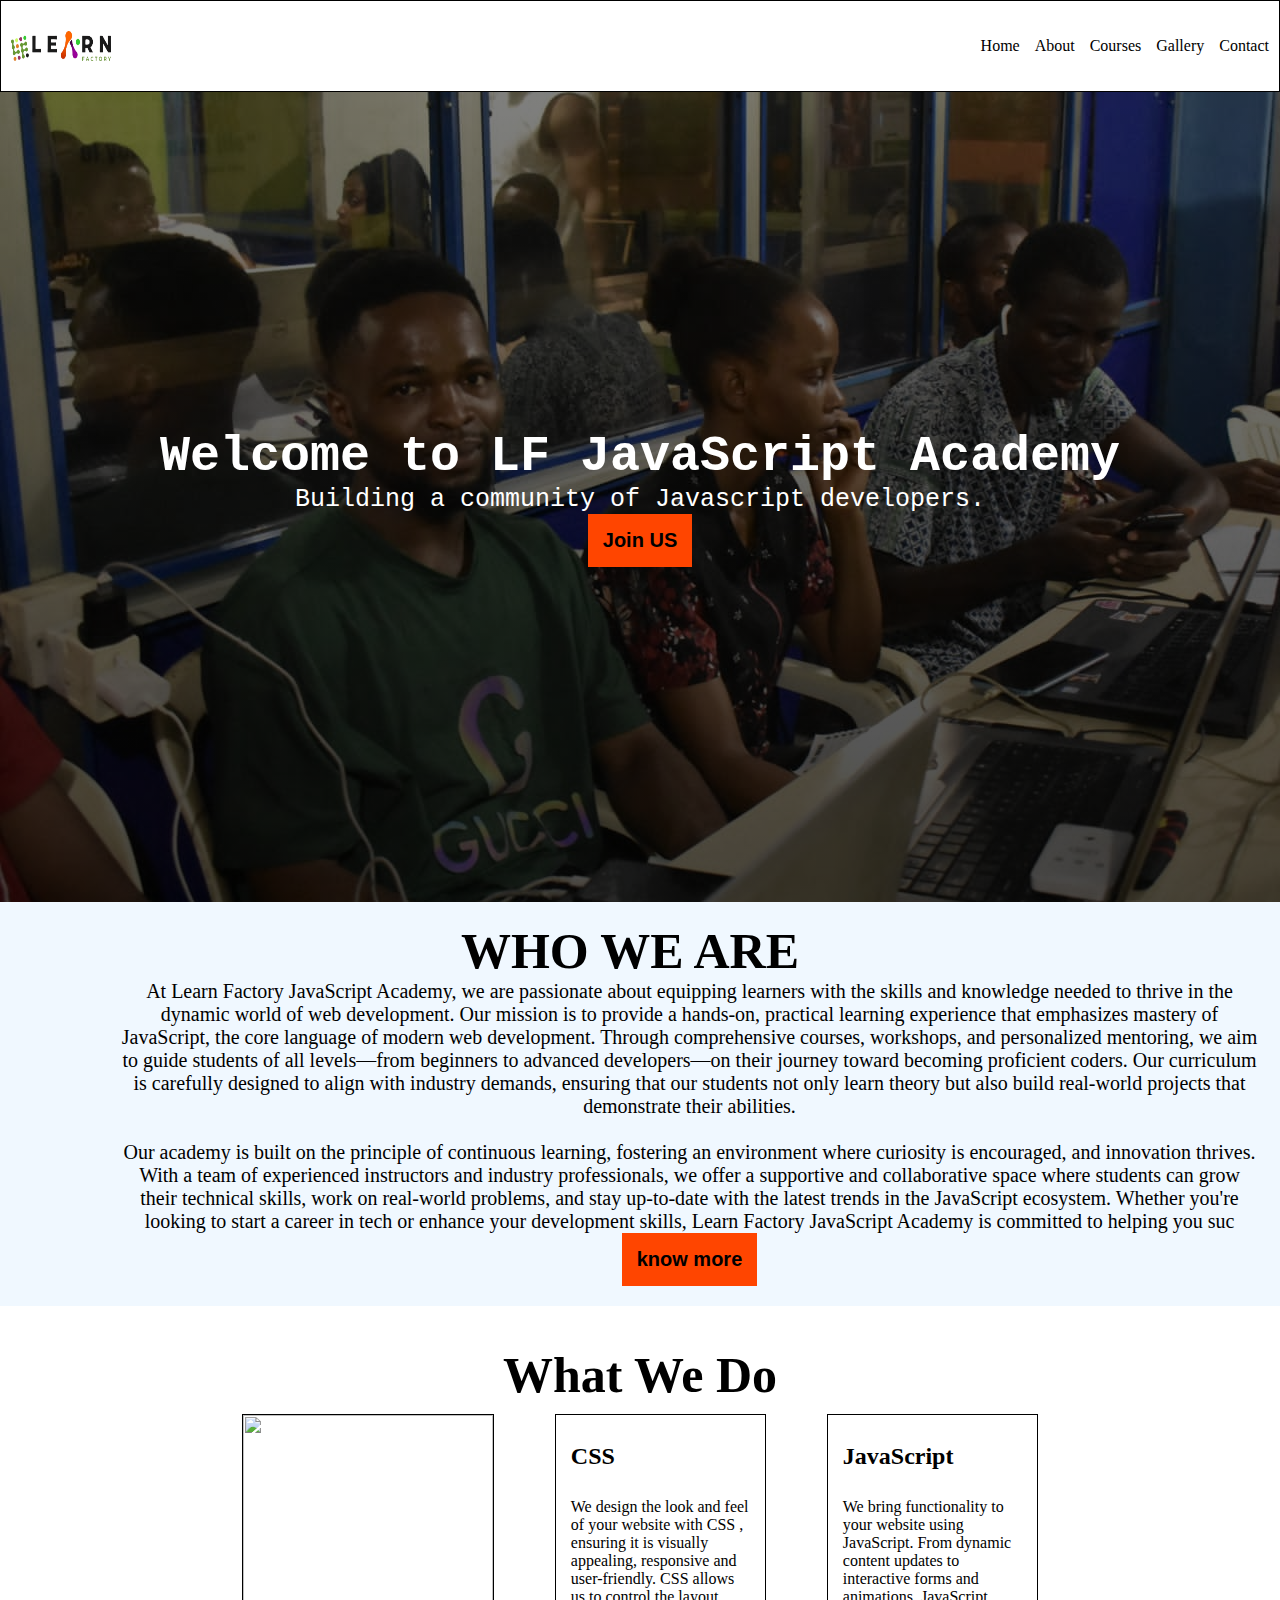
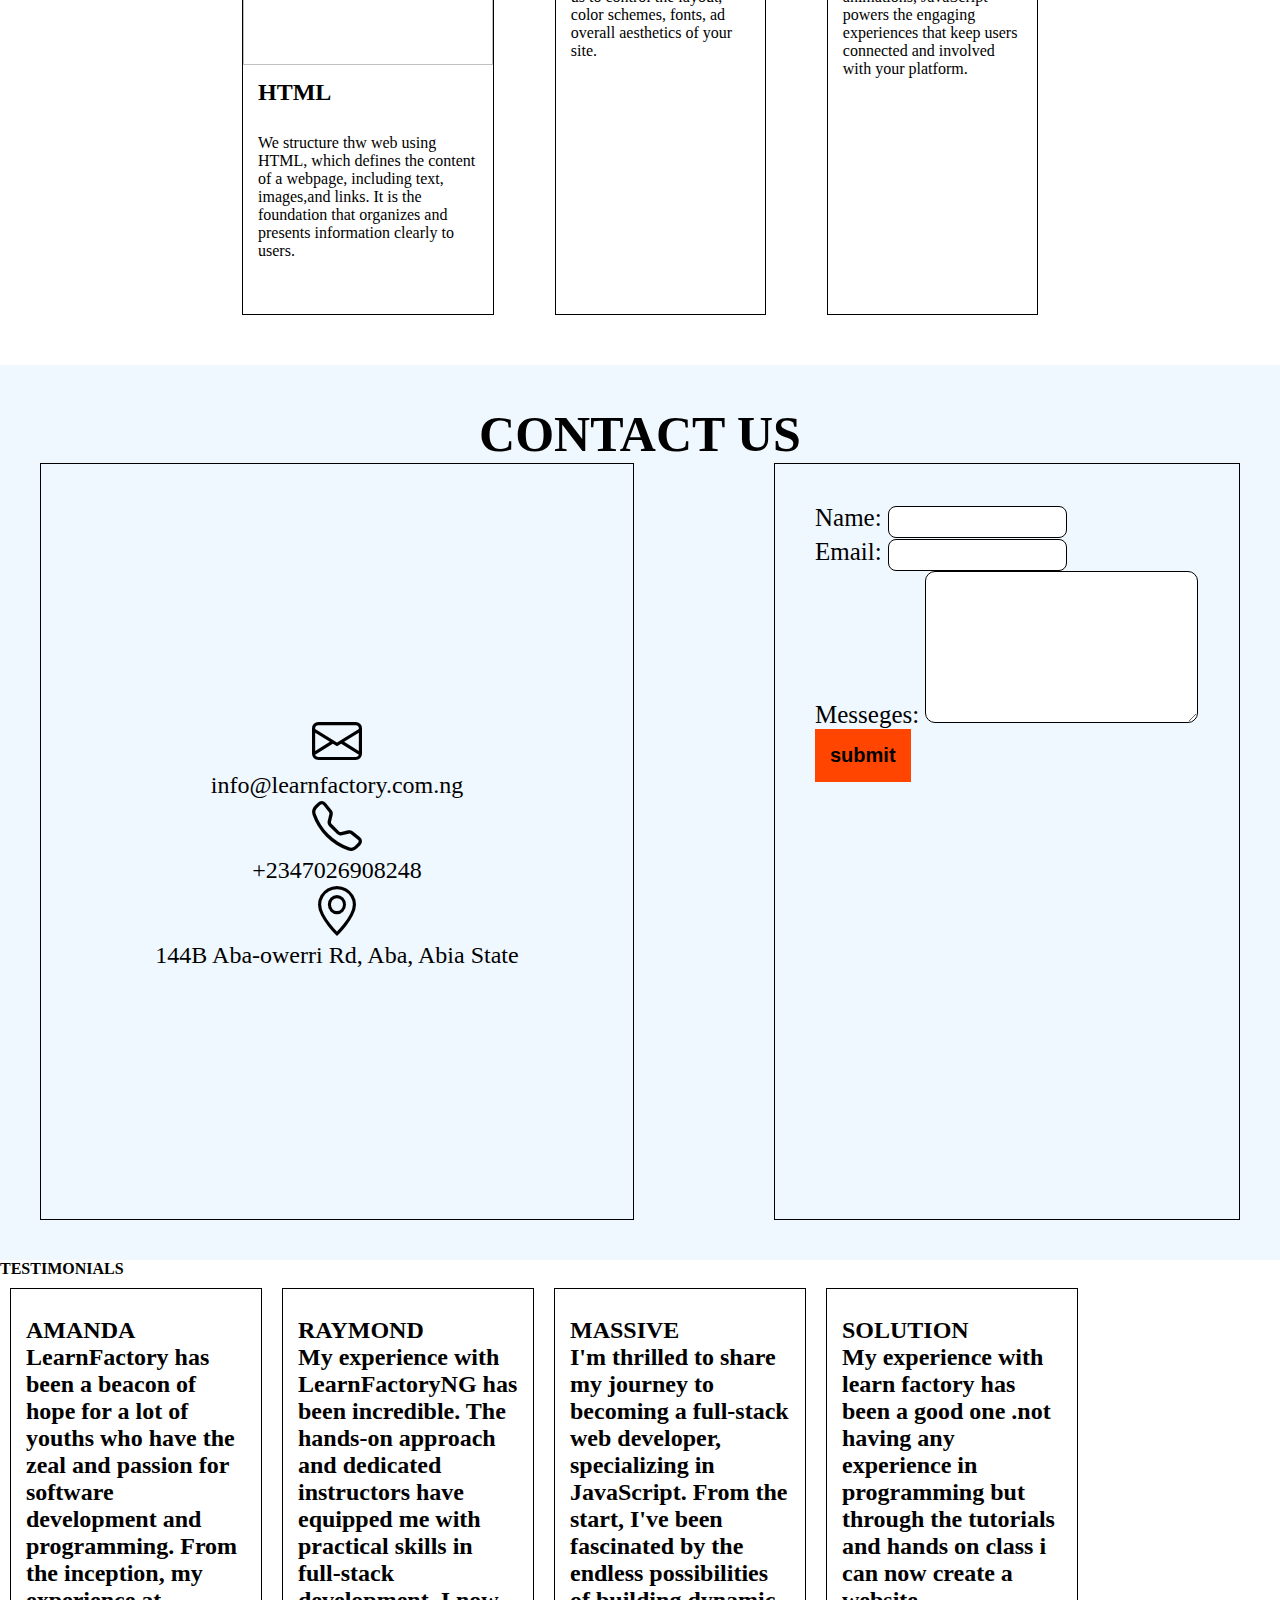
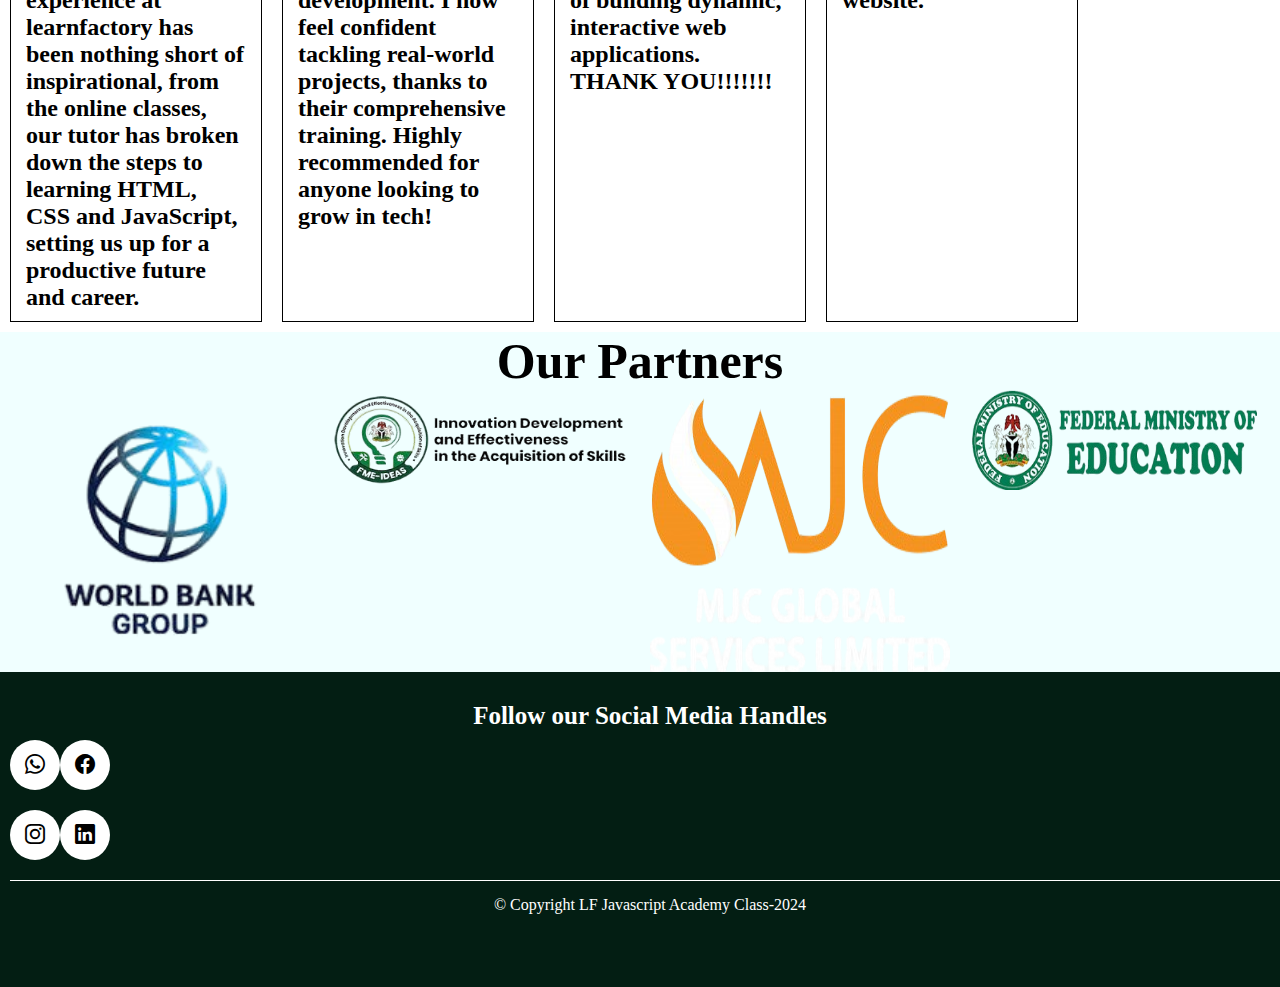
==== index.html @ d96cc1bc "first commit" ====
<!DOCTYPE html>

<html>
<head>
  <meta http-equiv="CONTENT-TYPE" content="text/html; charset=UTF-8">
   <meta name="viewport" content="width=device-width, initial-scale=1.0">
  <link rel="stylesheet" href="style.css">
  <link rel="stylesheet" href="https://cdn.jsdelivr.net/npm/bootstrap-icons@1.11.3/font/bootstrap-icons.min.css">
  <title>My first landing page</title>
</head>
<body>
  <main>
    <header>
      <img src="lflogo.png"  alt="logo" height="30" width="100px">
      <nav> 
        <a href=" #">Home</a>
        <a href="# ">About</a>
        <a href="#">Courses</a>
        <a href="#">Gallery</a>
        <a href="# ">Contact</a> 
      </nav>
    </header>
    <section class="hero"> <!--<img src="Val.jpg" >-->
      <h1> Welcome to LF JavaScript Academy </h1>
      <p> Building a community of Javascript developers.</p>
      <button> Join US</button>
     </section>
    <section  class="who">
           <h3>WHO WE ARE</h3>
           <section class="we">
            <img src="about.JPG" alt="" width="500px"  >
            <article>
                <p>
                    At Learn Factory JavaScript Academy, we are passionate about equipping 
                    learners with the skills and knowledge needed to thrive in the dynamic
                     world of web development. Our mission is to provide a hands-on, practical 
                     learning experience that emphasizes mastery of JavaScript, 
                     the core language of modern web development. Through comprehensive courses, workshops, and personalized mentoring, 
                     we aim to guide students of all levels—from beginners to advanced developers—on their journey toward becoming proficient coders.
                      Our curriculum is carefully designed to align with industry demands, 
                      ensuring that our students not only learn theory but also build real-world projects that demonstrate their abilities.

                </p>

                <br/>
                <p>
                    Our academy is built on the principle of continuous learning, fostering an environment where curiosity is encouraged,
                     and innovation thrives. With a team of experienced instructors and industry professionals, we offer a supportive and
                      collaborative space where students can grow their technical skills, work on real-world problems,
                       and stay up-to-date with the latest trends in the JavaScript ecosystem.
                        Whether you're looking to start a career in tech or enhance your development skills,
                     Learn Factory JavaScript Academy is committed to helping you suc
                </p>
                <button>know more</button>
            </article>
           </section></section>
    
    <section class="about">
      <h3> What We Do</h3>
      <section class="figure"> 
      <figure>
        <img src=" html.jpg " alt="" width="250px" height="250px">
        <figcaption> HTML   </figcaption><br>
        <p>We structure thw web using HTML, which defines the 
          content of a webpage, including text, images,and links.
          It is the foundation that organizes and presents information clearly 
to users.        </p><br><br><br>
      </figure>
        
        <figure>
        <img src=" css.jpg " alt="" width="250px" >
        <figcaption> CSS   </figcaption><br>
          <p>We design the look and feel of your website with CSS
            , ensuring it is visually appealing, responsive and user-friendly.
            CSS allows us to control the layout, color schemes, fonts,
            ad overall aesthetics of your site.
          </p><br><br>
      </figure>
        
        <figure>
        <img src=" js.jpg " alt="" width="250px" >
        <figcaption>  JavaScript  </figcaption><br>
          <p>We bring functionality to your website using JavaScript.
From dynamic content updates to interactive forms and animations, 
JavaScript powers the engaging experiences that keep users connected and
 involved with your platform.          </p>
      </figure>
      </section>
    </section>
      
      <section class="contact">
               <h5>CONTACT US</h5>

               <section class="contactA">
                <section class="address">
                    <a href="mailto:info@learnfactory.com.ng">

                        <i class="bi bi-envelope"></i><br>
                     
                        info@learnfactory.com.ng
                    </a>
                    

                     <a href="tel:+2347026908248">
                        <i class="bi bi-telephone"></i><br>
                        +2347026908248
                    </a>
                    

                     <a target="_blank" href="https://maps.app.goo.gl/2TBMymZn6wyXyWts5">

                        <i class="bi bi-geo-alt"></i><br>

                        144B Aba-owerri Rd, Aba, Abia State
                        
                    </a>
                </section>
                 <section class="form">
                <form>
                  
                        <label for="name">Name:</label>
                        <input type="text"><br>
                        <label for="email">Email:</label>
                        <input type="email"><br>
                        <label for="text">Messeges:</label>
                       <textarea name="" id="" cols="32" rows="10"></textarea><br>

                        <button onclick="">
                            submit
                        </button>
                  
                    
                </form>
                 </section>
            </section>
           </section>
    
    <section class="testimonials">
            <h4>TESTIMONIALS</h4>
            <section class="testimony">
             <figure>
                <img class="testifier" src="VDW.jpg" alt="" width="" height="">
                <figcaption>
                <b>AMANDA</b>
                <P>LearnFactory has been a beacon of hope for a lot of youths who have the zeal
                     and passion for software development and programming.
                        From the inception, 
                    my experience at learnfactory has been nothing short of inspirational,
                     from the online classes, our tutor has broken down the steps to learning HTML, CSS and JavaScript, setting us up for a productive future and career.
                </P>
             </figcaption>
             
             </figure>

              <figure>
                <img class="testifier" src="RAY.jpg" alt="" width="" height="">
                <figcaption>
                <b>RAYMOND</b>
                <P>
                    My experience with LearnFactoryNG has been incredible. The hands-on approach and dedicated instructors have equipped me with practical skills in full-stack development.
                     I now feel confident tackling real-world projects, thanks to their comprehensive training. 
                    Highly recommended for anyone looking to grow in tech!
                </P>
             </figcaption>
             
              </figure>


              <figure>
                <img class="testifier" src="MASSIVE.jpg" alt="" width="" height="">
                <figcaption>
                <b>MASSIVE</b>
                <P>
                   I'm thrilled to share my journey to becoming a full-stack web developer, specializing in JavaScript. From the start, I've been fascinated by the endless possibilities of building dynamic, interactive web applications.
                    THANK YOU!!!!!!!
                </P>
                </figcaption>
             
              </figure>


              <figure>
                <img class="testifier" src="MAGUIRE.jpg" alt="" width="" height="">
                <figcaption>
                <b>SOLUTION</b>
                <P>
                   My experience with  learn factory has been a good one .not having any experience in programming but through the tutorials and hands on class i can now create a website.
                </P>
                </figcaption>
             
              </figure>

             
             
            </section>
           </section>
    
    <section class="part"> 
      <h3> Our Partners</h3>
      <section class="image">
        <img src="wbank.png" width="300px">
        <img src="nig.png" width="300px" height="100px" >
        <img src="mjc.png" width="300px">
        <img src="edu.png" width="300px" height="100px">
      </section>
    </section>
    
    <!--   <section class="offer">
      <h3>What We Offer</h3>
      <section class="health"> 
        <section class="all">
          <h4>ALL YOUR HEALTHCARE NEEDS</h4>
          <p>Search for and book a doctor's appointment, either in-clinic,
or a teleconsultation          </p>
        </section>
         <section class="all"> 
           <h4>VERIFIED PATIENTS REVIEWS </h4>
           <p>Doctor ratings are from patients who booked and visited the 
doctor through CareKonect           </p>
         </section>
         <section class="all">
           <h4>YOUR BOOKING IS CONFIRMED </h4>
           <p>Your booking is confirmed automatically, as the 
doctor spexifies his workung hours and is notified of the booking details.           </p>
         </section>
        
      </section>
    </section> -->
      
      <footer> 
        <section class="social"> 
          <h3>Follow our Social Media Handles</h3>
          <section class="icons">
            <a href=""><i class="bi bi-whatsapp"></i> </a>
            <a href=""><i class="bi bi-facebook"></i> </a>
            <a href=""><i class="bi bi-instagram"></i>  </a>
            <a href=""><i class="bi bi-linkedin"></i> </a>
          </section>
        </section>
          <p>&copy; Copyright LF Javascript Academy Class-2024</p>
      </footer>
  </main>
</body>
</html>
---- style.css ----
*{padding: 0%;
  margin: 0%;
}
header{
  display: flex;
  border: 1px solid black;
  justify-content: space-between;
  padding: 0px 10px;
  height: 10vh;
  align-items: center;
}

nav{
  display: flex;
  gap: 15px;
}
a{
  text-decoration: none;  
  color: black;
}

.hero{
  background: linear-gradient(rgba(0,0,0,0.5), rgba(0,0,0,0.7)),
  url("Val.jpg");
  height: 90vh;
  display: flex;
  flex-direction: column;
  justify-content: center;
  align-items: center;
  color: white;
  font-family: monospace;
  
}
.hero h1{
  font-size: 50px;
}
.hero p{font-size: 25px;}
button{border: none;
  background-color: orangered;
  padding: 15px;
  font-weight: bolder;
  font-size: 20px;
}
.who h5{ text-align: center;
  font-size: 150%;
  font-family: serif;
}
.who{background-color: aliceblue;
  padding: 20px 20px 20px 0px;
}


.we{display: flex;
  justify-content: space-around;
  gap: 20px;
  text-align: center;
}
.we article{ font-family: times new roman;
  font-size: 20px;
}
.about{display: flex;
  flex-direction: column;
  align-items: center;
  margin: 0px 20px;
padding: 40px 5px;}
h3{font-size: 50px;
  font-family: serif;
  text-align: center;
}
figure{ border: 1px solid black;
  margin: 10px;
  width: 250px;
}
.figure{display: flex;
  justify-content: center;
  gap: 5%;
  
}

.figure p{font-family: serif;
  padding: 0px 15px;
}

figcaption{
  font-weight: bold;
  font-size: 24px;
  font-family: fantasy;
  text-align: left;
  padding: 10px 15px;
}
form{ border: 1px solid black;
  padding: 40px;
  height: 75vh; width: 30vw;
  font-size: 25px;
}
textarea{border-radius: 10px;
  border: 1px solid black;
}
input{border-radius: 8px;
  border: 0.5px solid black;
  height: 30px; 
}
.contact{ background-color: aliceblue;
  padding: 40px;
}
.contact h5{text-align: center;
  font-size: 50px;
  font-family: serif;
}

.contactA{ display: flex;
  justify-content: space-between;
  gap: 100px;
  align-content: center;
}

.address{
  height: 75vh;width: 40vw;
  display: flex;
  flex-direction: column;
  border: groove 1px black;
  justify-content: center;
  text-align: center;
  padding: 40px;
  font-size: 150%;
}
.address i{font-size: 50px;}

.testimony{
  display: flex;
  
  
}

.part{background-color: azure;}
.image{display: flex;
  justify-content: space-evenly;
  gap: 10px;
  overflow-x: auto;
}

/*.offer{background: linear-gradient(#5DD9A0,#42A96E,#206E30);
  height: 70vh;
  margin: 40px 0px 0px;
  padding: 0px 0px 0px;
  align-content: center;
}
.offer h3{font-size: 30px;}

.health{
  margin:10px 20px;
  display: flex;
  justify-content: space-between;
  gap: 20px;
}

.all{border-radius: 5px;
  align-content: left;
  background-color: white;
  padding: 80px 10px 10px;
}
.all p{ color: gray;}*/
footer{
  background-color: rgb(3,30,19);
  height: 35vh; width: 100vw;
  padding: 0px 10px;
  color: white;
}

.icons{
  display: flex;
  flex-direction: row;
  width: 100px;
  flex-wrap: wrap;
  row-gap: 20px;
  justify-content: space-between;
  
}
.icons a{
  width: 50px;height: 50px;
  border-radius: 50%;
  font-size: 20px;
  background-color: white;
  display: flex;
  justify-content: center;
  align-items: center;
}

.social{
  padding: 20px 0px;
  border-bottom: 1px solid white
  
}
.social h3{
  margin: 10px 0px;
  font-size: 25px;
}
footer p{
  text-align: center;
  margin-top: 15px;
}
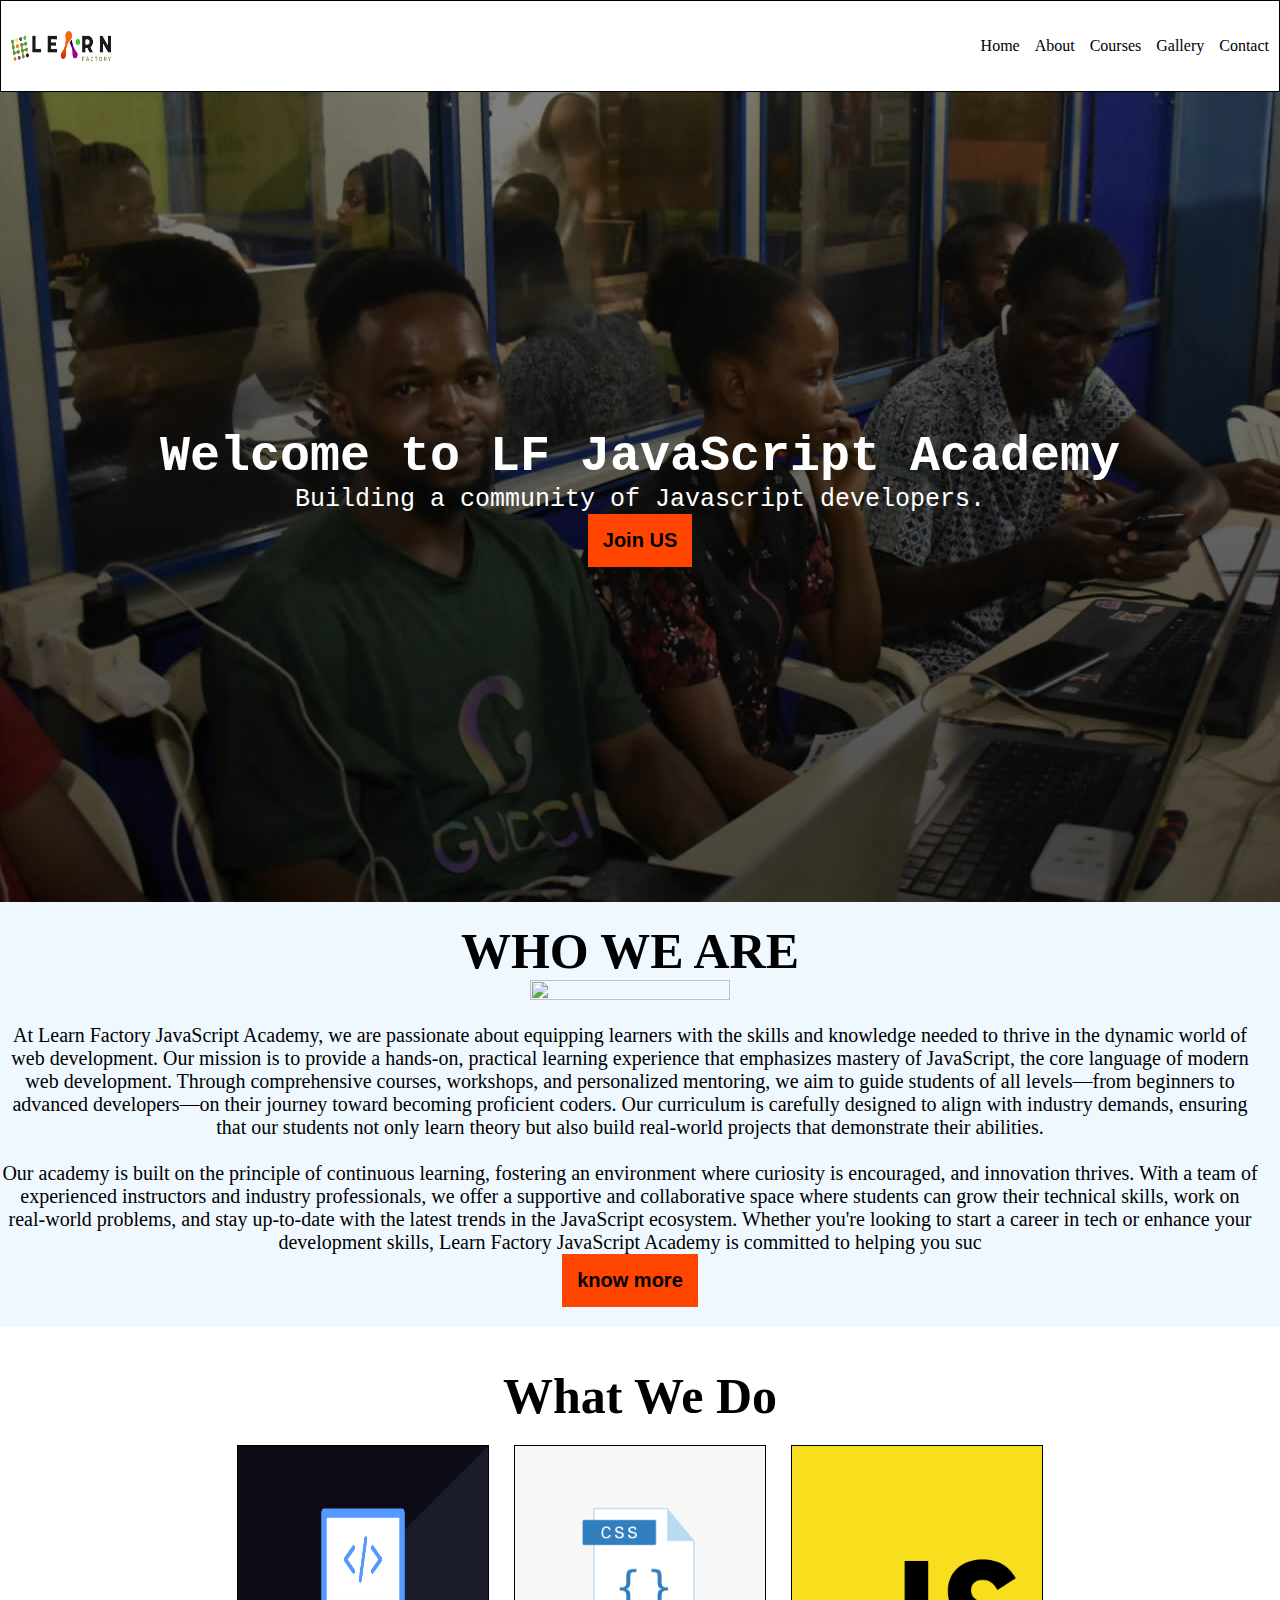
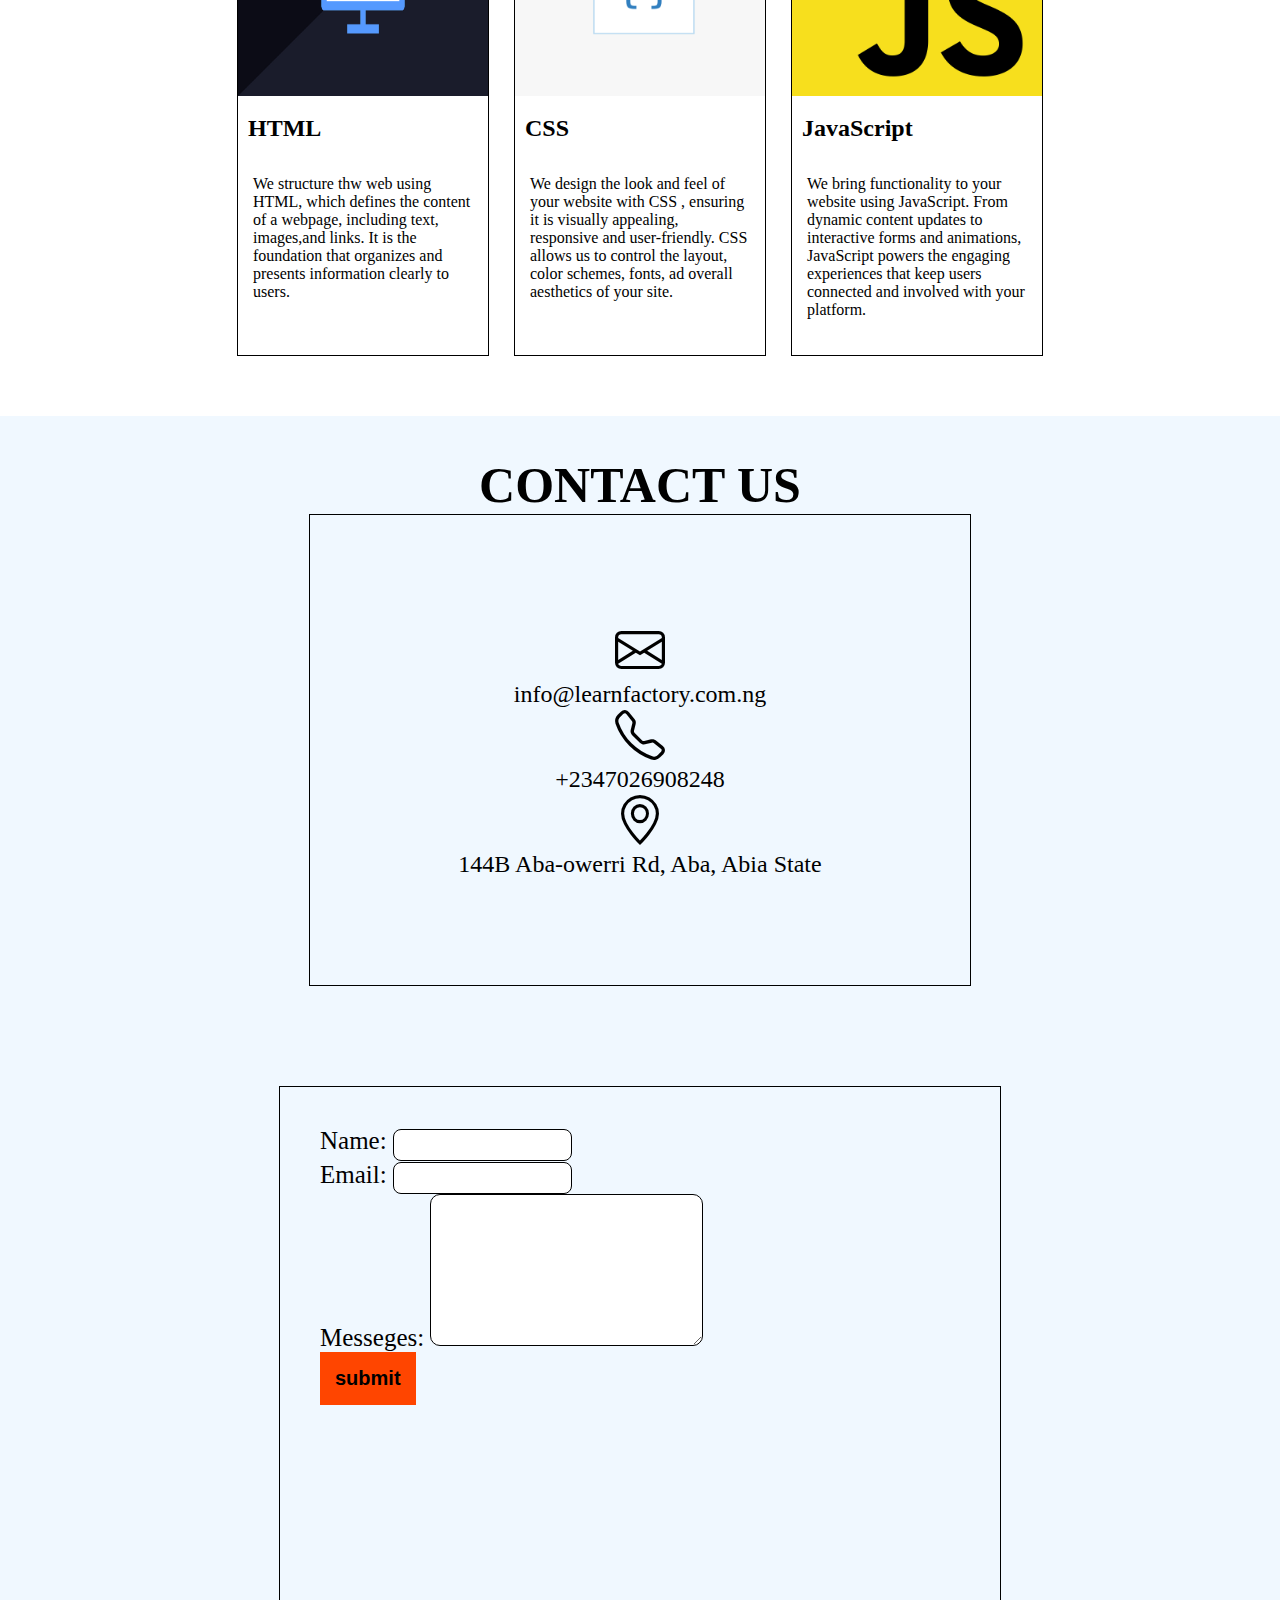
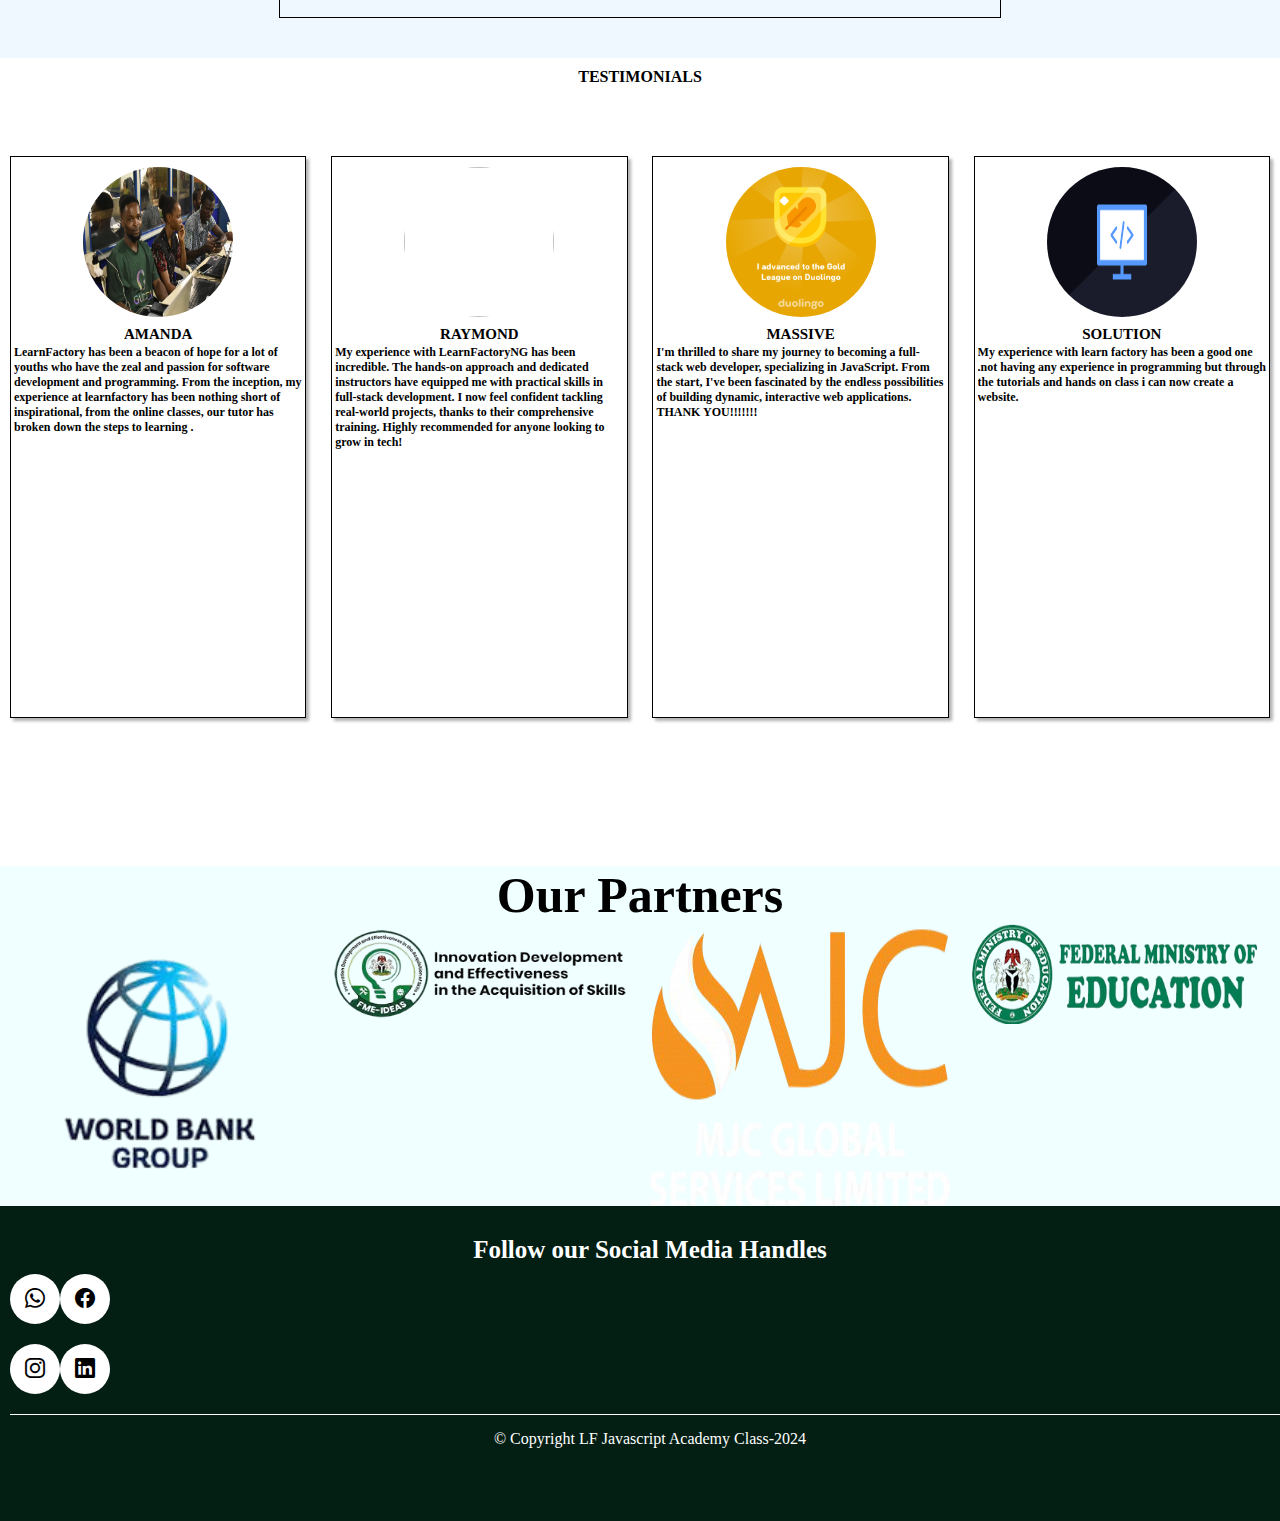
==== commit 51d06527: "edited" ====
--- a/index.html
+++ b/index.html
@@ -28,7 +28,7 @@
     <section  class="who">
            <h3>WHO WE ARE</h3>
            <section class="we">
-            <img src="about.JPG" alt="" width="500px"  >
+            <img src="about.JPG" alt="" width="200px" height="100%" >
             <article>
                 <p>
                     At Learn Factory JavaScript Academy, we are passionate about equipping 
@@ -139,21 +139,21 @@
             <h4>TESTIMONIALS</h4>
             <section class="testimony">
              <figure>
-                <img class="testifier" src="VDW.jpg" alt="" width="" height="">
+                <img class="testifier" src="Val.jpg" alt="" width="" height="">
                 <figcaption>
                 <b>AMANDA</b>
                 <P>LearnFactory has been a beacon of hope for a lot of youths who have the zeal
                      and passion for software development and programming.
                         From the inception, 
                     my experience at learnfactory has been nothing short of inspirational,
-                     from the online classes, our tutor has broken down the steps to learning HTML, CSS and JavaScript, setting us up for a productive future and career.
+                     from the online classes, our tutor has broken down the steps to learning .
                 </P>
              </figcaption>
              
              </figure>
 
               <figure>
-                <img class="testifier" src="RAY.jpg" alt="" width="" height="">
+                <img class="testifier" src="about.jpg" alt="" width="" height="">
                 <figcaption>
                 <b>RAYMOND</b>
                 <P>
@@ -167,7 +167,7 @@
 
 
               <figure>
-                <img class="testifier" src="MASSIVE.jpg" alt="" width="" height="">
+                <img class="testifier" src="me.png" alt="" width="" height="">
                 <figcaption>
                 <b>MASSIVE</b>
                 <P>
@@ -180,7 +180,7 @@
 
 
               <figure>
-                <img class="testifier" src="MAGUIRE.jpg" alt="" width="" height="">
+                <img class="testifier" src="html.jpg" alt="" width="" height="">
                 <figcaption>
                 <b>SOLUTION</b>
                 <P>
--- a/style.css
+++ b/style.css
@@ -48,12 +48,13 @@
 .who{background-color: aliceblue;
   padding: 20px 20px 20px 0px;
 }
-
+.form{margin: auto;}
 
 .we{display: flex;
   justify-content: space-around;
   gap: 20px;
   text-align: center;
+  flex-wrap: wrap;
 }
 .we article{ font-family: times new roman;
   font-size: 20px;
@@ -73,8 +74,9 @@
 }
 .figure{display: flex;
   justify-content: center;
-  gap: 5%;
-  
+  gap: 5px;
+  padding: 10px;
+  overflow: auto;
 }
 
 .figure p{font-family: serif;
@@ -90,7 +92,7 @@
 }
 form{ border: 1px solid black;
   padding: 40px;
-  height: 75vh; width: 30vw;
+  height: 50vh; width: 50vw;
   font-size: 25px;
 }
 textarea{border-radius: 10px;
@@ -112,17 +114,19 @@
   justify-content: space-between;
   gap: 100px;
   align-content: center;
+  flex-wrap: wrap;
 }
 
 .address{
-  height: 75vh;width: 40vw;
+  height: 50vh;width: 50vw;
   display: flex;
   flex-direction: column;
   border: groove 1px black;
   justify-content: center;
   text-align: center;
-  padding: 40px;
+  padding: 10px;
   font-size: 150%;
+  margin: auto;
 }
 .address i{font-size: 50px;}
 
@@ -130,13 +134,77 @@
   display: flex;
   
   
+}
+fig {
+  display: flex;
+  flex-direction: row;
+  gap: 3%;
+  padding: 20px 20px;
+}
+h4 {
+  text-align: center;
+  padding: 10px 0px;
+}
+.services {
+  padding: 20px 20px;
+  height: 80vh;
+  background-color: whitesmoke;
+}
+.book {
+  border: 1px solid black;
+  margin: 10px;
+  height: 350px;
+  width: 350px;
+}
+
+figcaption {
+  animation: infinite;
+  padding: 15px 10px;
+}
+.testimony{
+  display: flex;
+  height: 80vh;
+  justify-content: space-between;
+  margin-top: 50px;
+
+}
+.testimony figure{
+  width: 23%;
+  height: 75%;
+  display: flex;
+  flex-direction: column;
+  box-shadow: 3px 3px 3px rgba(0, 0, 0, 0.3);
+  align-items: center;
+  padding: 10px 0px;
+}
+
+.testifier{
+  width: 150px;
+  height: 150px;
+  border-radius: 50%;
+}
+
+.testimony figcaption {
+  padding: 1px 3px 0px 3px;
+  text-align: center;
+}
+.testimony figcaption b {
+ margin: 10px 0px;
+ font-size: 15px;
+ 
+}
+.testimony figcaption p {
+  text-align: start;
+  overflow: auto;
+  font-size: 12px;
+  overflow: auto;
 }
 
 .part{background-color: azure;}
 .image{display: flex;
   justify-content: space-evenly;
   gap: 10px;
-  overflow-x: auto;
+  overflow-y: auto;
 }
 
 /*.offer{background: linear-gradient(#5DD9A0,#42A96E,#206E30);
